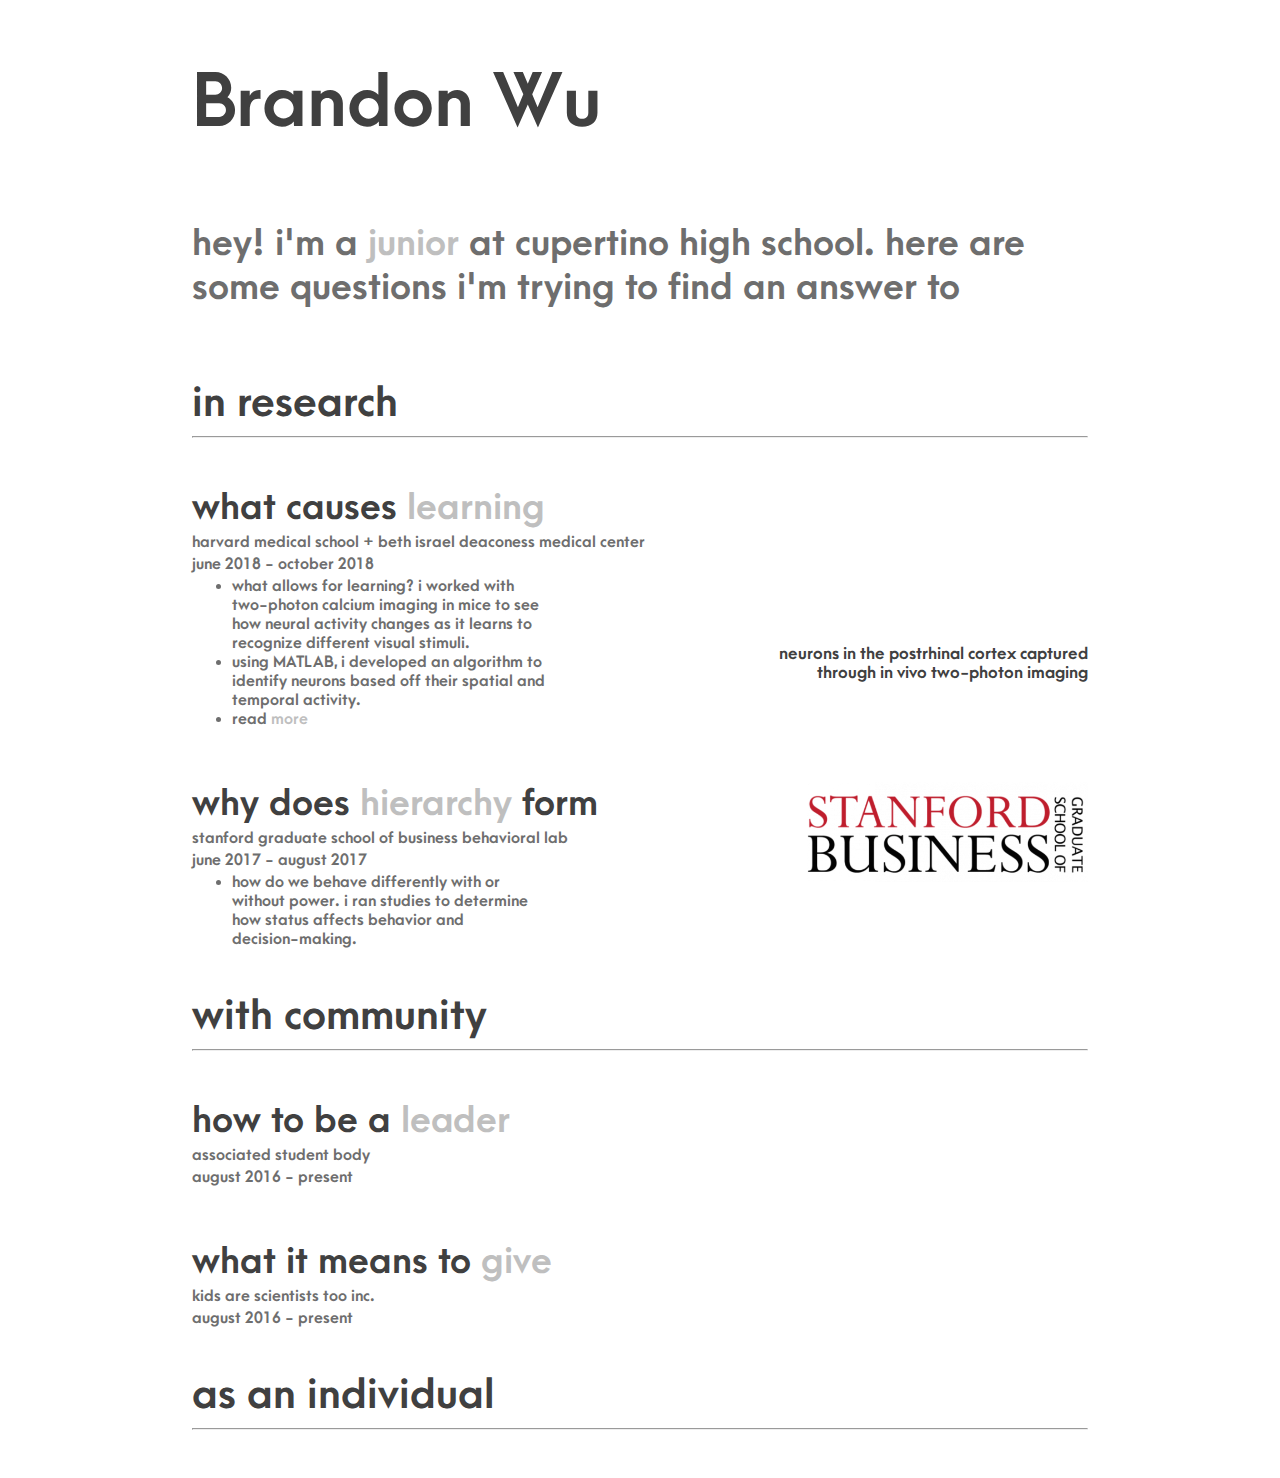
==== index.html @ 11580311 "Update index.html" ====
<!DOCTYPE html>
<html>
<meta name="viewport" content="width=device-width, initial-scale=1.0">
<head>
<meta charset="UTF-8">
<title>Brandon Wu</title>
<link rel="stylesheet" href="brandon_main.css">
<link rel="icon" href="monkey.png">
</head>
<body>
	<div class = "content">
		<div id = "top">
			<h1 class = "title">Brandon Wu</h1>
		</div>
		
		<h2 id = "intro"> hey! i'm a <span><a id = "junior" href = "https://www.chs.fuhsd.org">junior</a></span> at cupertino high school. here are some questions i'm trying to find an answer to</h2>
		<div class = "space-small"></div>
		<h1 class = "title-small">in research</h1>
		<hr>
		<div class = "space-small"></div>
		<!-- Brain --->
		<div class = "experience">
			<div class = "text">
				<h3 class = "info">what causes <button class = "brain">learning</button></h3>
				<p class = "details">harvard medical school + beth israel deaconess medical center </p>
				<p class = "details">june 2018 - october 2018</p>
				<ul class = "details">
					<li>what allows for learning? i worked with <br>two-photon calcium imaging in mice to see <br> how neural activity changes as it learns to <br>recognize different visual stimuli.</li>
					<li>using MATLAB, i developed an algorithm to<br> identify neurons based off their spatial and<br> temporal activity.</li>
					<li>read <a class = "brain" href = "https://goo.gl/G7FHqE">more</a></li>
				</ul>
<!--
				<div>
					<img src = "hms.jpg" height = "80" alt = "Harvard Medical School" style = "margin-top: 0px">
					<img src = "bidmc.gif" height = "80" alt = "Beth Israel Deaconness Medical Center" style = "margin-top: 0px">
				</div>
-->
			</div>
			
			<div class = "display" id = "POR">
				<video muted autoplay loop> 
					<source src="avi_POR_transgenic2.mp4" type="video/mp4">
				</video>
				<div>
					<p class = "caption">neurons in the postrhinal cortex captured through in vivo two-photon imaging</p>
				</div>
			</div>
			
<!--
			<div class = "display">
					<img src = "hms.jpg" height = "80" alt = "Harvard Medical School" style = "margin-top: 0px">
					<img src = "bidmc.gif" height = "80" alt = "Beth Israel Deaconness Medical Center" style = "margin-top: 0px">
			</div>
-->
		</div>
		<div class = "space"></div>
		<!-- Behavioral lab --->
		<div class = "experience">
			<div class = "text">
				<h3 class = "info">why does <span><button id = "hierarchy" href = "https://www.gsb.stanford.edu/faculty-research/labs/behavioral-lab">hierarchy</button></span> form</h3>
				<p class = "details">stanford graduate school of business behavioral lab</p>
				<p class = "details">june 2017 - august 2017</p>
				<ul class = "details">
					<li>how do we behave differently with or <br>without power. i ran studies to determine <br>how status affects behavior and <br>decision-making.</li>
				</ul>
			</div>
			
			<div class = "display">
					<img id = "sbusiness" src = "sgsb.png" alt = "Stanford Graduate School of Business">
			</div>
		</div>
		
		<div class = "space-small"></div>
		<h1 class = "title-small">with community</h1>
		<hr>
		<div class = "space-small"></div>
		
		<!-- Class Council --->
		<div class = "experience">
			<div class = "text">
				<h3 class = "info">how to be a <span><button id = "class" href = "https://www.cupertinoasb.com/">leader</button></span></h3>
				<p class = "details">associated student body</p>
				<p class = "details">august 2016 - present</p>
			</div>
<!--
			<div class = "display">
				<img id = "council" src = "pioneer.png" alt = "student council">
			</div>
-->
		</div>
		<div class ="space"></div>
		<!-- KAST --->
		<div class = "experience">
			<div class = "text">
				<h3 class = "info">what it means to <button id = "kast" href = "https://www.kast.org/">give</button></h3>
				<p class = "details">kids are scientists too inc.</p>
				<p class = "details">august 2016 - present</p>
			</div>
		</div>
		
		<div class = "space-small"></div>
		<h1 class = "title-small">as an individual</h1>
		<hr>
		<div class = "space-small"></div>
	</div>
</body>	
</html>
---- brandon_main.css ----
/* CSS Document */

@font-face { 
	font-family: "Arca Majora 3"; 
	src: url('ArcaMajora3-Bold.otf'); 
} 

body {
	margin: 0;
	padding: 0;
	
}

.content {
	margin-left: 20%;
	margin-right: 20%;
}

.title {
	font-family: "Arca Majora 3";
	font-size: 70px;
	color: #404040;
	margin-top: 60px;
	margin-bottom: 0px;
}

#intro {
	margin-top: 75px;
	font-family: "Arca Majora 3";
	font-size: 35px;
	color:#6E6E6E;
}

.info {
	margin-top: 0px;
	font-family: "Arca Majora 3";
	font-size: 35px;
	color:#404040;
	display: block;
	margin-bottom: 0px;
}

#junior {
	color:#BFBFBF;
	-webkit-transition: color 0.5s;
	transition: color 0.5s;
	text-decoration: none;
	
}

#junior:hover {
	color: #ff5050;
}

.experience {
	position: relative;
}

.brain {
	color:#BFBFBF;
	-webkit-transition: color 0.5s;
	transition: color 0.5s;
	text-decoration: none;
	
}

button {
	background: none;
	color: inherit;
	border: none;
	padding: 0!important;
	font: inherit;
	cursor: pointer;
}

button:focus {
	outline: none;
}

.brain:hover {
	color: #6699ff;
}

.text {
	position: relative;
	display: block;
	float: left;
}

.display {
	display: inline-block;
	float: right;
	
}

.caption {
	font-family: "Arca Majora 3";
	font-size: 16px;
	color:#404040;
	display: inline-block;
	width: 320px;
	text-align: right;
	margin-top: 5px;
}

.details {
	font-family: "Arca Majora 3";
	color:#6E6E6E;
	font-size: 15px;
	margin-top: 3px;
	margin-bottom: 3px;
	
}

#hierarchy {
	color:#BFBFBF;
	-webkit-transition: color 0.5s;
	transition: color 0.5s;
	text-decoration: none;
}

#hierarchy:hover {
	color: #ff4d4d;
}

#sbusiness {
	margin-top: none;
	height: 100px;
}


#class {
	color:#BFBFBF;
	-webkit-transition: color 0.5s;
	transition: color 0.5s;
	text-decoration: none;
}

#class:hover {
	color: #cc3399;
}

#council {
	height: 120px;
}

#kast {
	color:#BFBFBF;
	-webkit-transition: color 0.5s;
	transition: color 0.5s;
	text-decoration: none;
}

#kast:hover {
	color: #ffc34d;
}

#kastimg {
	height: 80px;
}

@media only screen and (max-width:1300px) {
  /* For mobile phones: */
  .content {
    margin-left: 15%;
	margin-right: 15%;
  }
}

@media only screen and (max-width:700px) {
  /* For mobile phones: */
  .content {
    margin-left: 5%;
	margin-right: 5%;
  }
	
	video {
		width: 85%;
		height: 85%;
	}
	
	#kastimg {
		width: 90%;
		height: 90%;
	}
	
	.caption {
		text-align: left;
	}
}

@media (max-width:1150px) { 
	.display{
		float:left;
	}
}

.space {
	height: 50px;
	clear: both;
}

.space-small {
	height: 40px;
	clear: both;
}

.title-small {
	margin-top: 0px;
	font-family: "Arca Majora 3";
	font-size: 40px;
	color:#404040;
	display: block;
	margin-bottom: 0px;
}
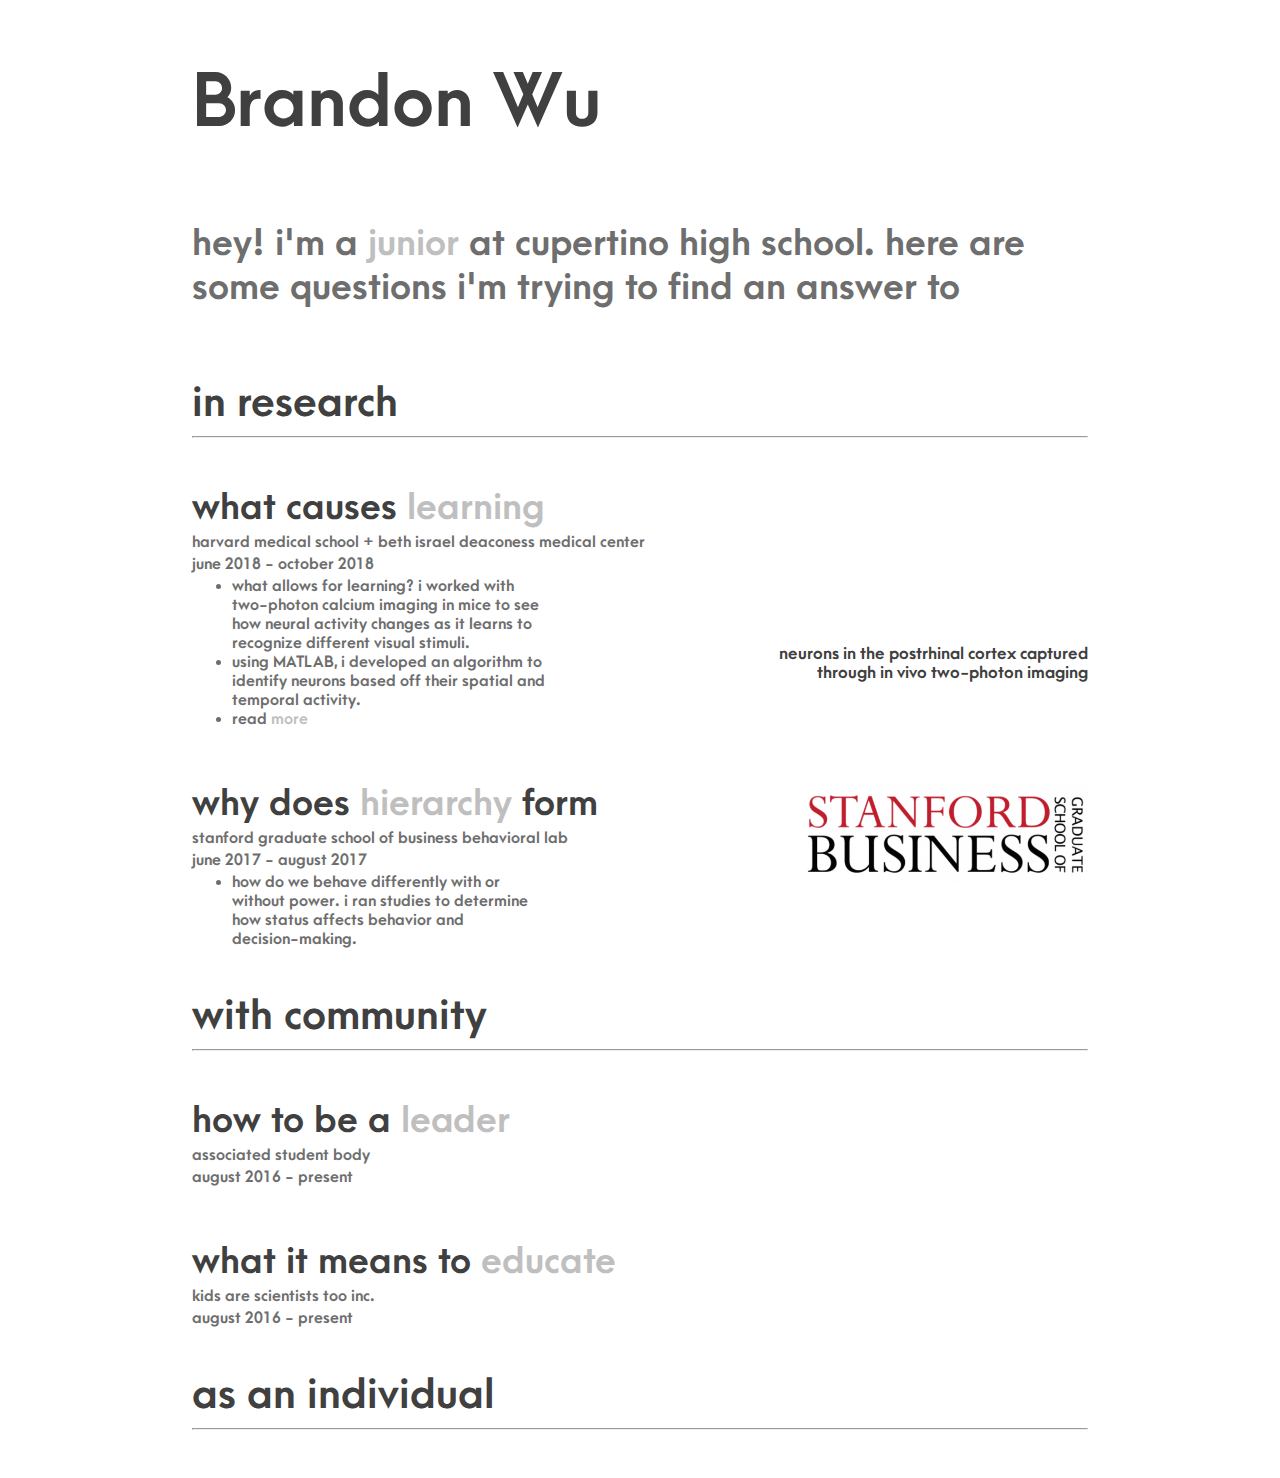
==== commit 8b57254c: "Update index.html" ====
--- a/index.html
+++ b/index.html
@@ -92,7 +92,7 @@
 		<!-- KAST --->
 		<div class = "experience">
 			<div class = "text">
-				<h3 class = "info">what it means to <button id = "kast" href = "https://www.kast.org/">give</button></h3>
+				<h3 class = "info">what it means to <button id = "kast" href = "https://www.kast.org/">educate</button></h3>
 				<p class = "details">kids are scientists too inc.</p>
 				<p class = "details">august 2016 - present</p>
 			</div>
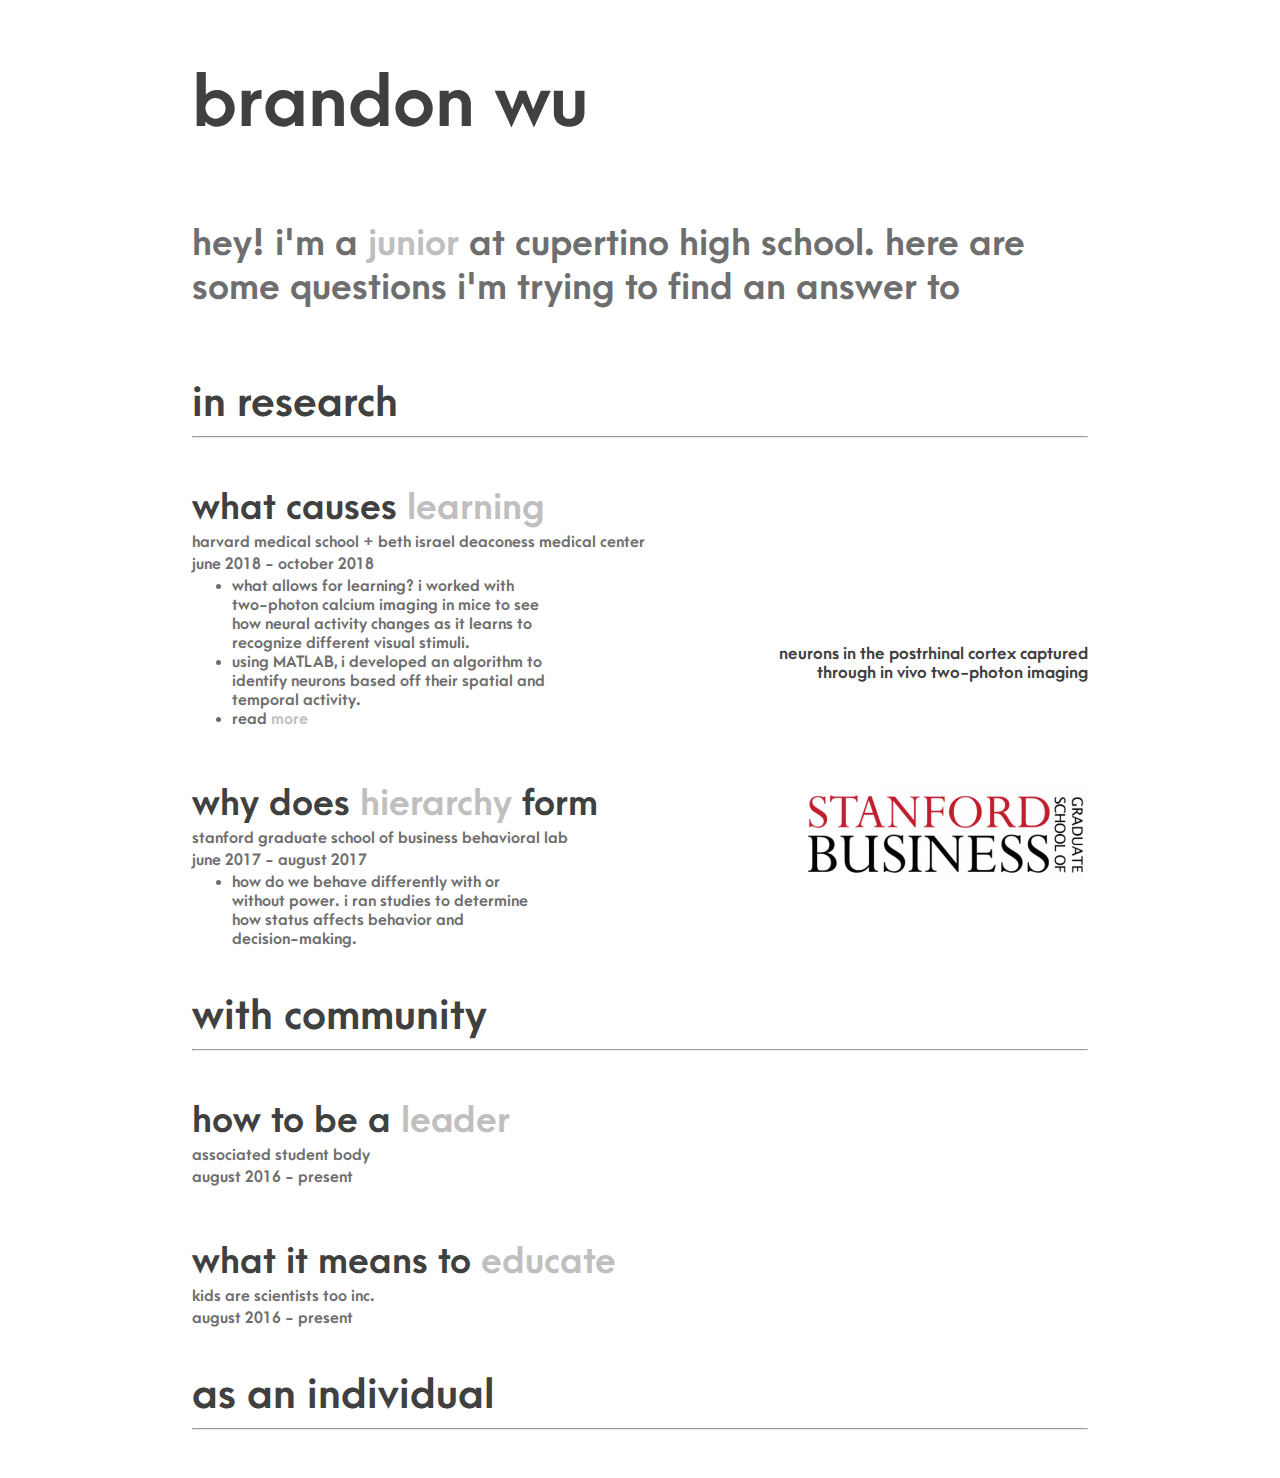
==== commit f7e848f7: "Update index.html" ====
--- a/index.html
+++ b/index.html
@@ -10,7 +10,7 @@
 <body>
 	<div class = "content">
 		<div id = "top">
-			<h1 class = "title">Brandon Wu</h1>
+			<h1 class = "title">brandon wu</h1>
 		</div>
 		
 		<h2 id = "intro"> hey! i'm a <span><a id = "junior" href = "https://www.chs.fuhsd.org">junior</a></span> at cupertino high school. here are some questions i'm trying to find an answer to</h2>
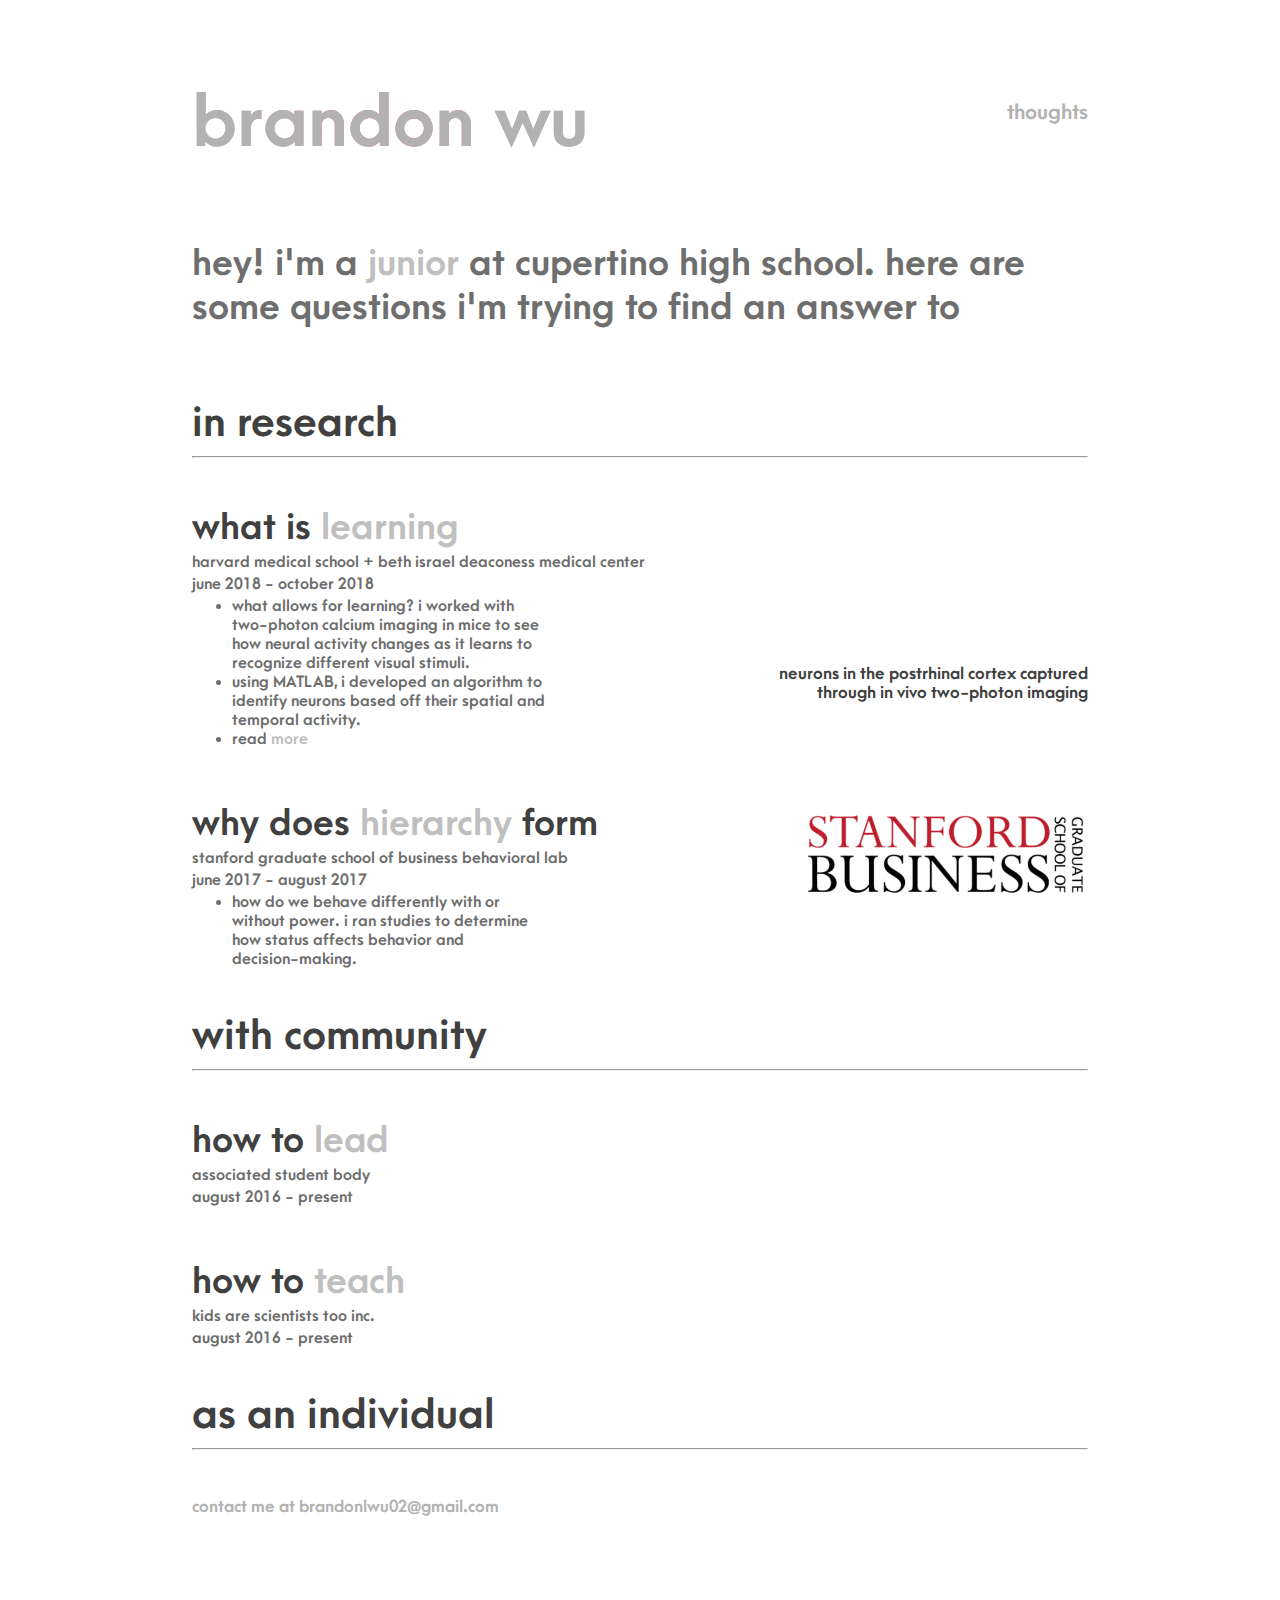
==== commit 280f1c45: "Update index.html" ====
--- a/index.html
+++ b/index.html
@@ -9,8 +9,12 @@
 </head>
 <body>
 	<div class = "content">
+		<div class = "space-small"></div>
+		<div class = "space-small"></div>
 		<div id = "top">
 			<h1 class = "title">brandon wu</h1>
+		  	
+			<div class = "bar"><a class = "links" href = "./thoughts.html">thoughts</a></div>
 		</div>
 		
 		<h2 id = "intro"> hey! i'm a <span><a id = "junior" href = "https://www.chs.fuhsd.org">junior</a></span> at cupertino high school. here are some questions i'm trying to find an answer to</h2>
@@ -21,7 +25,7 @@
 		<!-- Brain --->
 		<div class = "experience">
 			<div class = "text">
-				<h3 class = "info">what causes <button class = "brain">learning</button></h3>
+				<h3 class = "info">what is <button class = "brain">learning</button></h3>
 				<p class = "details">harvard medical school + beth israel deaconess medical center </p>
 				<p class = "details">june 2018 - october 2018</p>
 				<ul class = "details">
@@ -78,7 +82,7 @@
 		<!-- Class Council --->
 		<div class = "experience">
 			<div class = "text">
-				<h3 class = "info">how to be a <span><button id = "class" href = "https://www.cupertinoasb.com/">leader</button></span></h3>
+				<h3 class = "info">how to <span><button id = "class" href = "https://www.cupertinoasb.com/">lead</button></span></h3>
 				<p class = "details">associated student body</p>
 				<p class = "details">august 2016 - present</p>
 			</div>
@@ -92,7 +96,7 @@
 		<!-- KAST --->
 		<div class = "experience">
 			<div class = "text">
-				<h3 class = "info">what it means to <button id = "kast" href = "https://www.kast.org/">educate</button></h3>
+				<h3 class = "info">how to <button id = "kast" href = "https://www.kast.org/">teach</button></h3>
 				<p class = "details">kids are scientists too inc.</p>
 				<p class = "details">august 2016 - present</p>
 			</div>
@@ -102,6 +106,10 @@
 		<h1 class = "title-small">as an individual</h1>
 		<hr>
 		<div class = "space-small"></div>
+		
+		<div><span id = "contact">contact me at <a class = "links" href = "mailto:brandonlwu02@gmail.com">brandonlwu02@gmail.com</a></span></div>
+		<div class = "space"></div>
+		<div class = "space"></div>
 	</div>
 </body>	
 </html>
--- a/brandon_main.css
+++ b/brandon_main.css
@@ -19,9 +19,33 @@
 .title {
 	font-family: "Arca Majora 3";
 	font-size: 70px;
-	color: #404040;
-	margin-top: 60px;
-	margin-bottom: 0px;
+	margin: 0px;
+	padding: 0px;
+	display:inline-block;
+	background: linear-gradient(
+        45deg,
+       #e1eec3,
+		#f05053,
+		#e1eec3
+    );
+	color:#B2B2B2;
+	-webkit-background-clip: text;
+/*
+	-webkit-transition: color 1s;
+	transition: color 1s;
+*/
+    
+}
+
+.title:hover {
+/*	color: #fff;*/
+	-webkit-text-fill-color: transparent;
+	animation: 5.5s rainbow linear infinite;
+	cursor: default;
+}
+
+@keyframes rainbow {
+    100% { background-position: 100vw 0px; }
 }
 
 #intro {
@@ -193,6 +217,10 @@
 	.display{
 		float:left;
 	}
+	
+	.bar {
+		float: left;
+	}
 }
 
 .space {
@@ -213,3 +241,30 @@
 	display: block;
 	margin-bottom: 0px;
 }
+
+.bar {
+	font-family: "Arca Majora 3";
+	font-size: 20px;
+	color:#B2B2B2;
+	display: inline-block;
+	float: right;
+	margin: 0px;
+	margin-top: 20px;
+	margin-left: 20px;
+}
+a{
+	color:#B2B2B2;
+	text-decoration:none;
+	-webkit-transition: color 1s;
+	transition: color 1s;
+}
+
+a:hover {
+	color:#6666ff;
+}
+
+#contact {
+	font-family: "Arca Majora 3";
+	font-size: 16px;
+	color:#B2B2B2;
+}
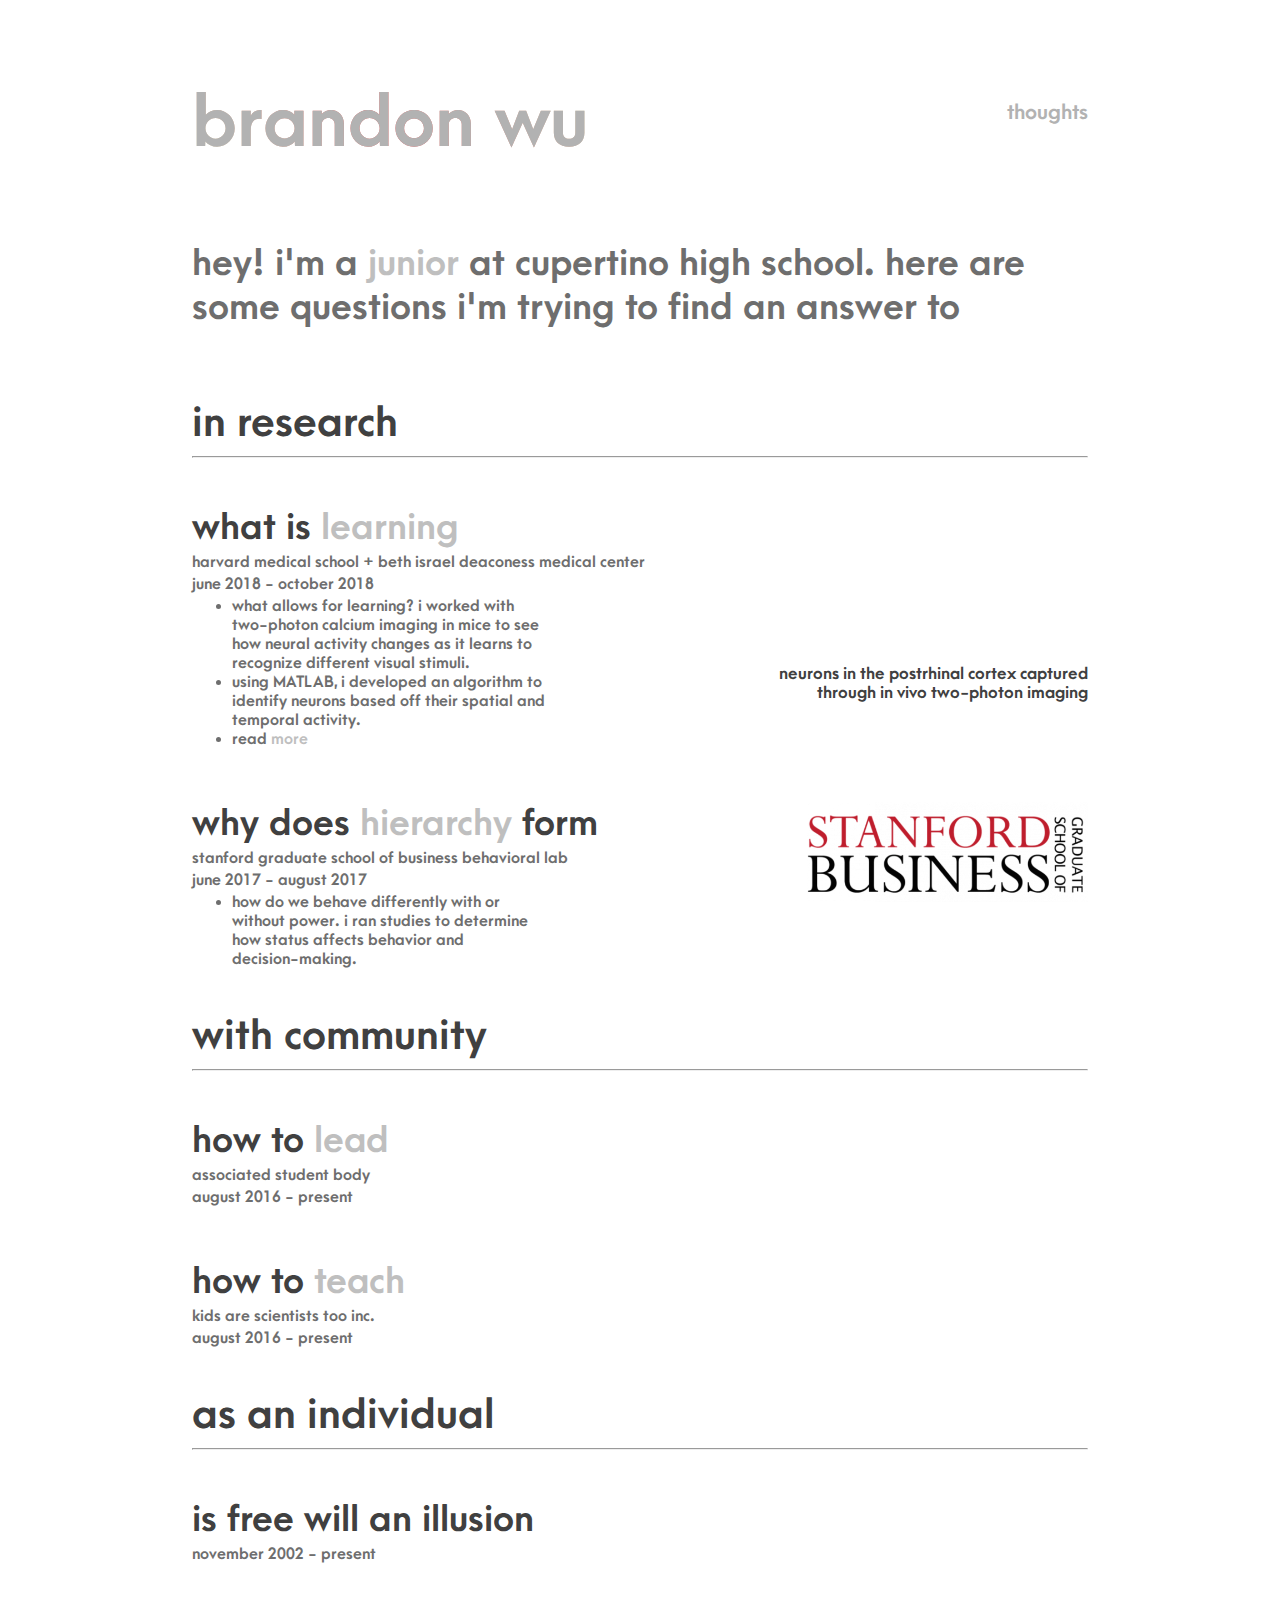
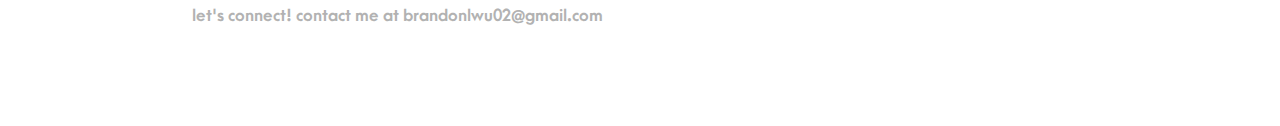
==== commit 847f12cb: "Update index.html" ====
--- a/index.html
+++ b/index.html
@@ -107,7 +107,16 @@
 		<hr>
 		<div class = "space-small"></div>
 		
-		<div><span id = "contact">contact me at <a class = "links" href = "mailto:brandonlwu02@gmail.com">brandonlwu02@gmail.com</a></span></div>
+		<div class = "experience">
+			<div class = "text">
+				<h3 class = "info">is free will an <button id = "illusion">illusion</button></h3>
+				<p class = "details">november 2002 - present</p>
+			</div>
+		</div>
+		
+		<div class = "space-small"></div>
+		
+		<div><span id = "contact">let's connect! contact me at <a class = "links" href = "mailto:brandonlwu02@gmail.com">brandonlwu02@gmail.com</a></span></div>
 		<div class = "space"></div>
 		<div class = "space"></div>
 	</div>
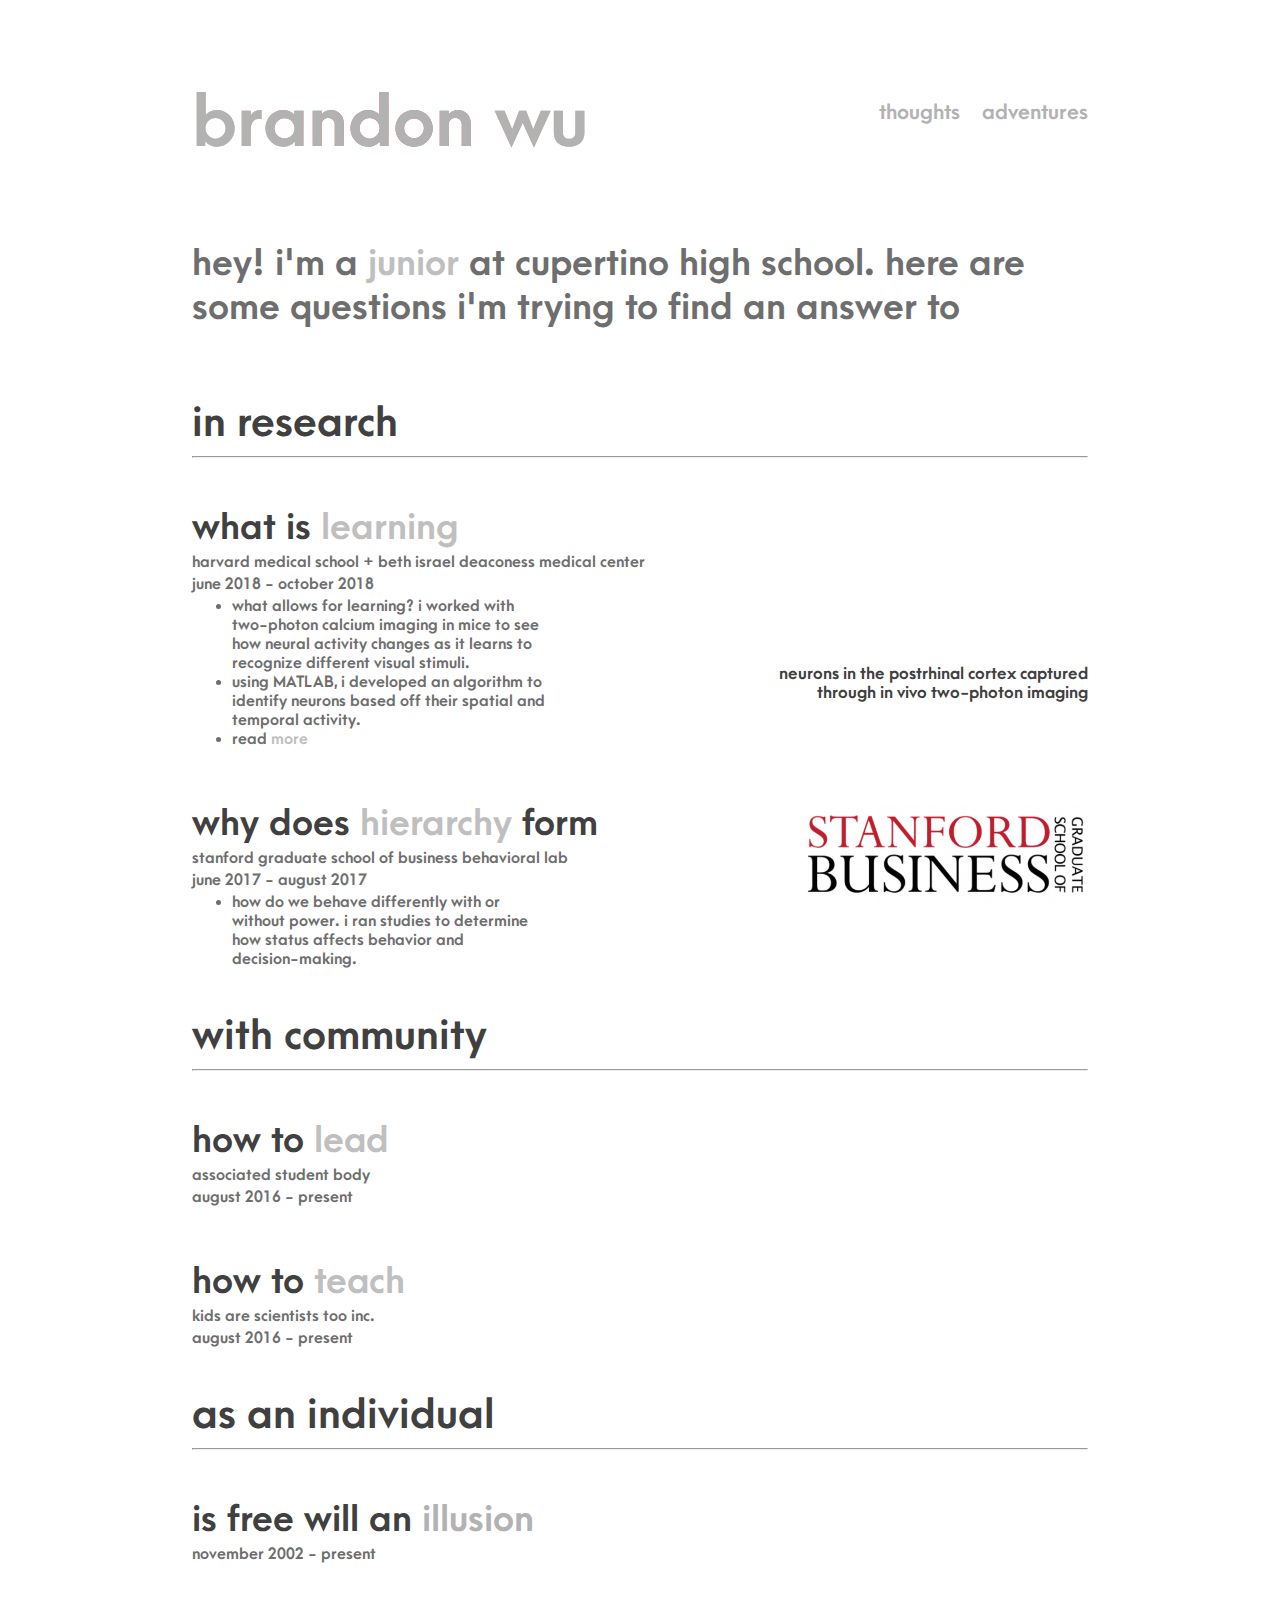
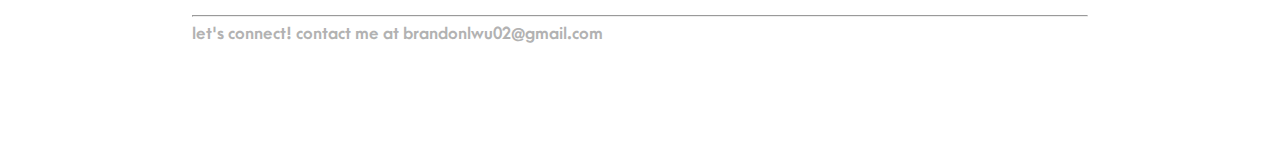
==== commit 0365414b: "Update index.html" ====
--- a/index.html
+++ b/index.html
@@ -14,7 +14,12 @@
 		<div id = "top">
 			<h1 class = "title">brandon wu</h1>
 		  	
-			<div class = "bar"><a class = "links" href = "./thoughts.html">thoughts</a></div>
+			<div class = "bar">
+				<a class = "links" href = "./thoughts.html">thoughts</a>
+				&nbsp;
+				&nbsp;
+				<a class = "links" href = "./adventures.html">adventures</a>
+			</div>
 		</div>
 		
 		<h2 id = "intro"> hey! i'm a <span><a id = "junior" href = "https://www.chs.fuhsd.org">junior</a></span> at cupertino high school. here are some questions i'm trying to find an answer to</h2>
@@ -115,7 +120,7 @@
 		</div>
 		
 		<div class = "space-small"></div>
-		
+		<hr>
 		<div><span id = "contact">let's connect! contact me at <a class = "links" href = "mailto:brandonlwu02@gmail.com">brandonlwu02@gmail.com</a></span></div>
 		<div class = "space"></div>
 		<div class = "space"></div>
--- a/brandon_main.css
+++ b/brandon_main.css
@@ -250,7 +250,6 @@
 	float: right;
 	margin: 0px;
 	margin-top: 20px;
-	margin-left: 20px;
 }
 a{
 	color:#B2B2B2;
@@ -268,3 +267,14 @@
 	font-size: 16px;
 	color:#B2B2B2;
 }
+
+#illusion {
+	color: #B2B2B2;
+	-webkit-transition: color 1s;
+	transition: color 1s;
+}
+
+
+#illusion:hover {
+	color: #ffffff;
+}